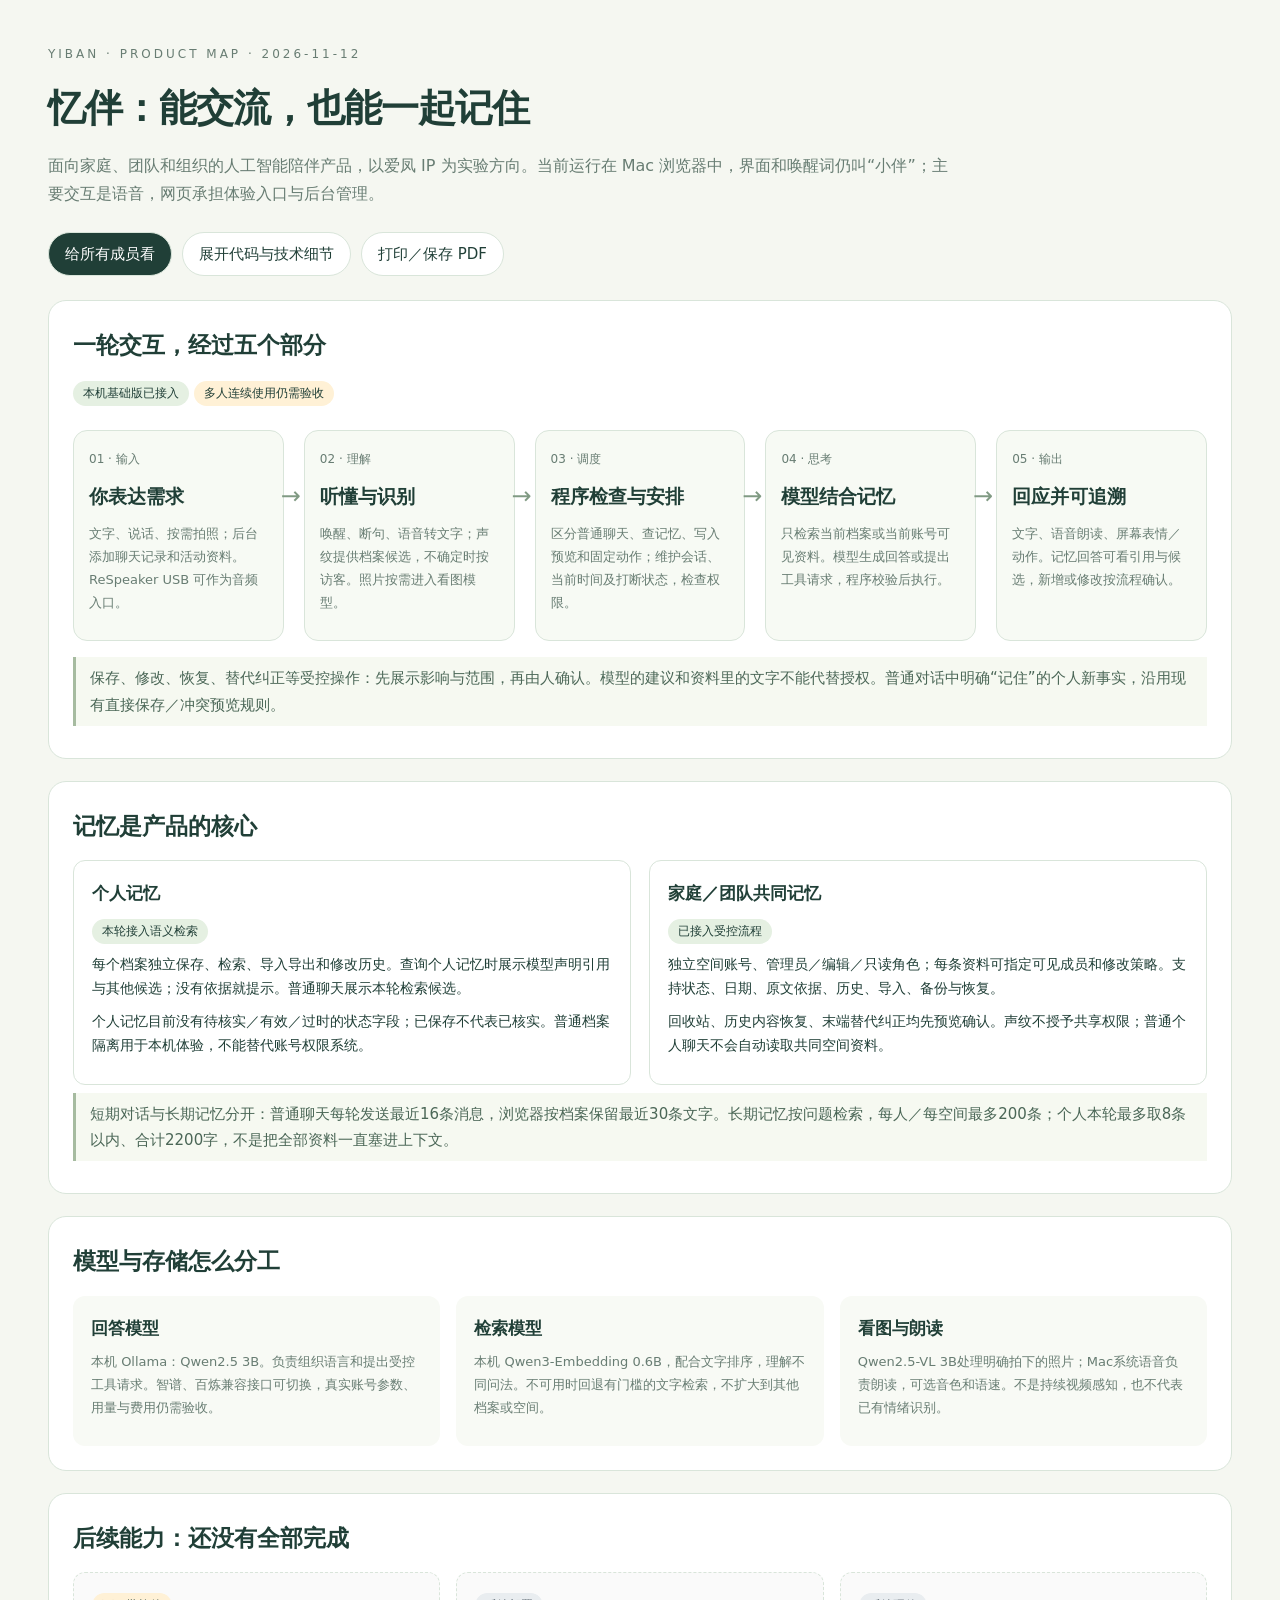
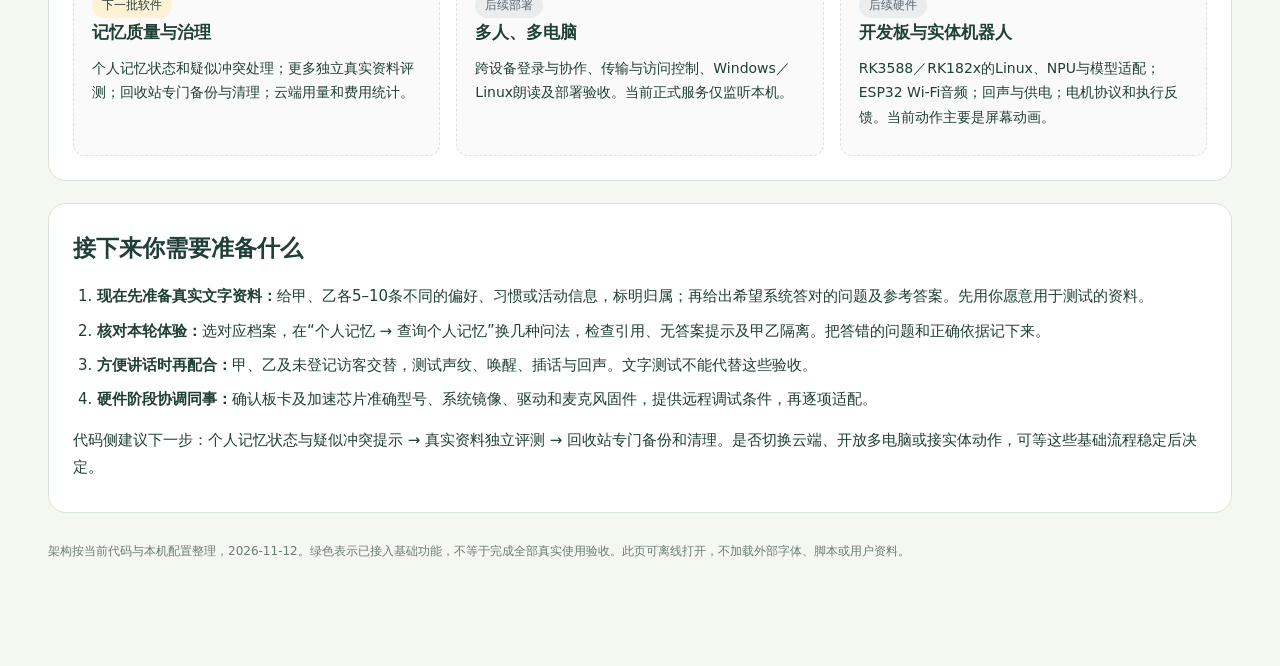
==== docs/PRODUCT_ARCHITECTURE.html @ 5255545d "feat: 完善个人与共同记忆检索、Agent 工具及恢复流程 - 接入语义检索、引用依据展示和受权限限制的 Agent 工具。 - 补充共同记忆备份、回收站、历史内容恢复与替代纠正。 - 增加回答反" ====
<!doctype html><html lang="zh-CN"><head><meta charset="utf-8"><meta name="viewport" content="width=device-width,initial-scale=1"><title>忆伴 · 产品架构与下一步</title><style>
:root{--ink:#203f37;--muted:#687d73;--line:#d9e5da;--green:#e5f0e2;--amber:#fff1d6}*{box-sizing:border-box}body{margin:0;background:#f5f7f1;color:var(--ink);font:15px/1.75 system-ui,-apple-system,"PingFang SC",sans-serif}main{max-width:1240px;margin:44px auto;padding:0 28px 60px}h1{font-size:38px;letter-spacing:-1px;margin:10px 0}h2{font-size:23px;margin:0 0 14px}h3{font-size:17px;margin:0 0 8px}p{margin:8px 0}.kicker{font-size:12px;letter-spacing:3px;color:var(--muted)}.lead{max-width:900px;color:var(--muted);font-size:16px}.toolbar{display:flex;gap:10px;flex-wrap:wrap;margin:24px 0}.toolbar button{font:inherit;color:var(--ink);background:white;border:1px solid var(--line);padding:8px 16px;border-radius:24px;cursor:pointer}.toolbar button[aria-pressed=true]{background:var(--ink);color:white}.badge{display:inline-block;border-radius:20px;padding:2px 10px;background:var(--green);font-size:12px}.badge.pending{background:var(--amber)}.badge.future{background:#e9edf0;color:#57636d}.section{background:white;border:1px solid var(--line);border-radius:18px;padding:24px;margin:22px 0}.flow{display:grid;grid-template-columns:repeat(5,minmax(0,1fr));gap:20px;margin:24px 0 16px}.step{border:1px solid var(--line);background:#f7faf4;border-radius:14px;padding:18px 15px;position:relative}.step:not(:last-child):after{content:'→';position:absolute;right:-18px;top:44px;color:#809a83;font-size:24px}.num{font-size:12px;color:var(--muted);margin-bottom:10px}.step strong{display:block;font-size:19px;margin-bottom:10px}.step p{font-size:13px;color:var(--muted)}.twocol{display:grid;grid-template-columns:1fr 1fr;gap:18px}.box{border:1px solid var(--line);padding:18px;border-radius:12px}.box p{font-size:14px}.note{border-left:3px solid #a6bba0;padding:8px 14px;background:#f6f9f1;color:#4b6757}.tech{display:none}body[data-view=technical] .tech{display:block}summary{cursor:pointer;font-weight:600}details{margin:12px 0}.modules{display:grid;grid-template-columns:repeat(3,1fr);gap:16px}.module{background:#f8faf5;border-radius:12px;padding:18px}.module p{font-size:13px;color:var(--muted)}.future-grid{display:grid;grid-template-columns:repeat(3,1fr);gap:16px}.future-grid .box{border-style:dashed;background:#fafafa}ol,ul{padding-left:24px}li{margin:8px 0}code{overflow-wrap:anywhere;font-size:12px;background:#edf2e9;padding:2px 5px;border-radius:4px}table{width:100%;border-collapse:collapse}td,th{padding:11px;text-align:left;border-bottom:1px solid var(--line);vertical-align:top}th{font-size:13px;color:var(--muted)}footer{color:var(--muted);font-size:12px;margin-top:28px}@media(max-width:850px){.flow{grid-template-columns:1fr}.step:not(:last-child):after{content:'↓';right:20px;top:auto;bottom:-24px}.twocol,.modules,.future-grid{grid-template-columns:1fr}h1{font-size:29px}main{padding:0 16px}.section{padding:18px}}@media print{.toolbar{display:none}.tech{display:block}.section{break-inside:avoid}body{background:white}main{max-width:none;margin:0;padding:0}}
</style></head><body data-view="simple"><main>
<div class="kicker">YIBAN · PRODUCT MAP · 2026-11-12</div><h1>忆伴：能交流，也能一起记住</h1>
<p class="lead">面向家庭、团队和组织的人工智能陪伴产品，以爱凤 IP 为实验方向。当前运行在 Mac 浏览器中，界面和唤醒词仍叫“小伴”；主要交互是语音，网页承担体验入口与后台管理。</p>
<div class="toolbar"><button id="simple" aria-pressed="true">给所有成员看</button><button id="technical" aria-pressed="false">展开代码与技术细节</button><button onclick="window.print()">打印／保存 PDF</button></div>
<section class="section" id="overview"><h2>一轮交互，经过五个部分</h2><span class="badge">本机基础版已接入</span> <span class="badge pending">多人连续使用仍需验收</span>
<div class="flow">
<div class="step"><div class="num">01 · 输入</div><strong>你表达需求</strong><p>文字、说话、按需拍照；后台添加聊天记录和活动资料。ReSpeaker USB 可作为音频入口。</p></div>
<div class="step"><div class="num">02 · 理解</div><strong>听懂与识别</strong><p>唤醒、断句、语音转文字；声纹提供档案候选，不确定时按访客。照片按需进入看图模型。</p></div>
<div class="step"><div class="num">03 · 调度</div><strong>程序检查与安排</strong><p>区分普通聊天、查记忆、写入预览和固定动作；维护会话、当前时间及打断状态，检查权限。</p></div>
<div class="step"><div class="num">04 · 思考</div><strong>模型结合记忆</strong><p>只检索当前档案或当前账号可见资料。模型生成回答或提出工具请求，程序校验后执行。</p></div>
<div class="step"><div class="num">05 · 输出</div><strong>回应并可追溯</strong><p>文字、语音朗读、屏幕表情／动作。记忆回答可看引用与候选，新增或修改按流程确认。</p></div>
</div>
<p class="note">保存、修改、恢复、替代纠正等受控操作：先展示影响与范围，再由人确认。模型的建议和资料里的文字不能代替授权。普通对话中明确“记住”的个人新事实，沿用现有直接保存／冲突预览规则。</p>
<div class="tech"><p>浏览器通过本机 HTTP 接口访问 Python 服务。唤醒／断句使用 Sherpa-ONNX 与 Silero VAD；语音识别为 SenseVoice INT8；声纹独立匹配，普通个人档案选择不构成登录认证。服务端用会话版本、权限、记录版本和取消令牌控制读写。</p></div></section>

<section class="section"><h2>记忆是产品的核心</h2><div class="twocol"><div class="box"><h3>个人记忆</h3><span class="badge">本轮接入语义检索</span><p>每个档案独立保存、检索、导入导出和修改历史。查询个人记忆时展示模型声明引用与其他候选；没有依据就提示。普通聊天展示本轮检索候选。</p><p>个人记忆目前没有待核实／有效／过时的状态字段；已保存不代表已核实。普通档案隔离用于本机体验，不能替代账号权限系统。</p></div>
<div class="box"><h3>家庭／团队共同记忆</h3><span class="badge">已接入受控流程</span><p>独立空间账号、管理员／编辑／只读角色；每条资料可指定可见成员和修改策略。支持状态、日期、原文依据、历史、导入、备份与恢复。</p><p>回收站、历史内容恢复、末端替代纠正均先预览确认。声纹不授予共享权限；普通个人聊天不会自动读取共同空间资料。</p></div></div>
<p class="note">短期对话与长期记忆分开：普通聊天每轮发送最近16条消息，浏览器按档案保留最近30条文字。长期记忆按问题检索，每人／每空间最多200条；个人本轮最多取8条以内、合计2200字，不是把全部资料一直塞进上下文。</p>
<div class="tech"><p>SQLite主库是事实来源；向量缓存为可重建的派生索引。个人索引命名空间 <code>personal:档案ID</code>，共同空间为 <code>shared:空间ID</code>。候选先按档案／权限筛选，再编码；按版本与正文哈希拒绝旧索引。记忆变化会触发重新查询，取消或迟到结果不进入其他档案。</p></div></section>

<section class="section"><h2>模型与存储怎么分工</h2><div class="modules">
<div class="module"><h3>回答模型</h3><p>本机 Ollama：Qwen2.5 3B。负责组织语言和提出受控工具请求。智谱、百炼兼容接口可切换，真实账号参数、用量与费用仍需验收。</p></div>
<div class="module"><h3>检索模型</h3><p>本机 Qwen3-Embedding 0.6B，配合文字排序，理解不同问法。不可用时回退有门槛的文字检索，不扩大到其他档案或空间。</p></div>
<div class="module"><h3>看图与朗读</h3><p>Qwen2.5-VL 3B处理明确拍下的照片；Mac系统语音负责朗读，可选音色和语速。不是持续视频感知，也不代表已有情绪识别。</p></div>
</div><div class="tech"><table><thead><tr><th>存储</th><th>用途</th></tr></thead><tbody>
<tr><td>主SQLite数据库</td><td>个人／共同记忆、档案、声纹特征、共享账号与会话、成员权限、历史、原文、替代链、回收站和恢复记录。</td></tr>
<tr><td>派生向量SQLite</td><td>向量、资料编号、版本与哈希；不存记忆明文或查询历史，仍属于本机派生数据。</td></tr>
<tr><td>诊断与反馈SQLite</td><td>本人工具操作诊断；用户明确提交的问答反馈与权限内快照。</td></tr>
<tr><td>浏览器本地与本机JSON</td><td>按档案保存普通文字聊天历史；本机保存音色与语速偏好。共同空间资料不写入个人聊天缓存。</td></tr>
</tbody></table><p>使用云端回答模型时，本轮问题与相关资料会发给配置的服务；向量服务目前限定本机。日期时间读取电脑时钟，尚无天气、新闻和通用网页搜索。</p></div></section>

<section class="section"><h2>后续能力：还没有全部完成</h2><div class="future-grid">
<div class="box"><span class="badge pending">下一批软件</span><h3>记忆质量与治理</h3><p>个人记忆状态和疑似冲突处理；更多独立真实资料评测；回收站专门备份与清理；云端用量和费用统计。</p></div>
<div class="box"><span class="badge future">后续部署</span><h3>多人、多电脑</h3><p>跨设备登录与协作、传输与访问控制、Windows／Linux朗读及部署验收。当前正式服务仅监听本机。</p></div>
<div class="box"><span class="badge future">后续硬件</span><h3>开发板与实体机器人</h3><p>RK3588／RK182x的Linux、NPU与模型适配；ESP32 Wi-Fi音频；回声与供电；电机协议和执行反馈。当前动作主要是屏幕动画。</p></div>
</div></section>

<section class="section" id="next"><h2>接下来你需要准备什么</h2><ol>
<li><strong>现在先准备真实文字资料：</strong>给甲、乙各5–10条不同的偏好、习惯或活动信息，标明归属；再给出希望系统答对的问题及参考答案。先用你愿意用于测试的资料。</li>
<li><strong>核对本轮体验：</strong>选对应档案，在“个人记忆 → 查询个人记忆”换几种问法，检查引用、无答案提示及甲乙隔离。把答错的问题和正确依据记下来。</li>
<li><strong>方便讲话时再配合：</strong>甲、乙及未登记访客交替，测试声纹、唤醒、插话与回声。文字测试不能代替这些验收。</li>
<li><strong>硬件阶段协调同事：</strong>确认板卡及加速芯片准确型号、系统镜像、驱动和麦克风固件，提供远程调试条件，再逐项适配。</li>
</ol><p>代码侧建议下一步：个人记忆状态与疑似冲突提示 → 真实资料独立评测 → 回收站专门备份和清理。是否切换云端、开放多电脑或接实体动作，可等这些基础流程稳定后决定。</p></section>
<details class="section tech"><summary>开发成员：代码对应位置</summary><table><tr><th>模块</th><th>文件</th></tr>
<tr><td>服务与模型路由</td><td><code>server.py</code>、<code>yiban/backends/</code>、<code>yiban/settings.py</code></td></tr>
<tr><td>个人记忆与检索</td><td><code>yiban/memory/memory_store.py</code>、<code>personal_retrieval.py</code>、<code>retrieval.py</code>、<code>static/personal-retrieval.js</code></td></tr>
<tr><td>共同记忆与工具</td><td><code>shared_memory.py</code>、<code>read_only_agent.py</code>、<code>memory_agent.py</code>、<code>shared_import.py</code></td></tr>
<tr><td>原文与保护</td><td><code>shared_evidence.py</code>、<code>shared_replacement.py</code>、<code>shared_backup.py</code>、<code>shared_recovery.py</code></td></tr>
<tr><td>语音与会话</td><td><code>yiban/audio/</code>、<code>yiban/turns.py</code>、<code>static/app.js</code>、<code>static/shared-voice.js</code></td></tr>
<tr><td>诊断与反馈</td><td><code>conversation_diagnostics.py</code>、<code>agent_audit.py</code>、<code>answer_feedback.py</code></td></tr></table></details>
<footer>架构按当前代码与本机配置整理，2026-11-12。绿色表示已接入基础功能，不等于完成全部真实使用验收。此页可离线打开，不加载外部字体、脚本或用户资料。</footer>
</main><script>for(const mode of ['simple','technical'])document.getElementById(mode).onclick=()=>{document.body.dataset.view=mode;for(const id of ['simple','technical'])document.getElementById(id).setAttribute('aria-pressed',String(id===mode));};</script></body></html>
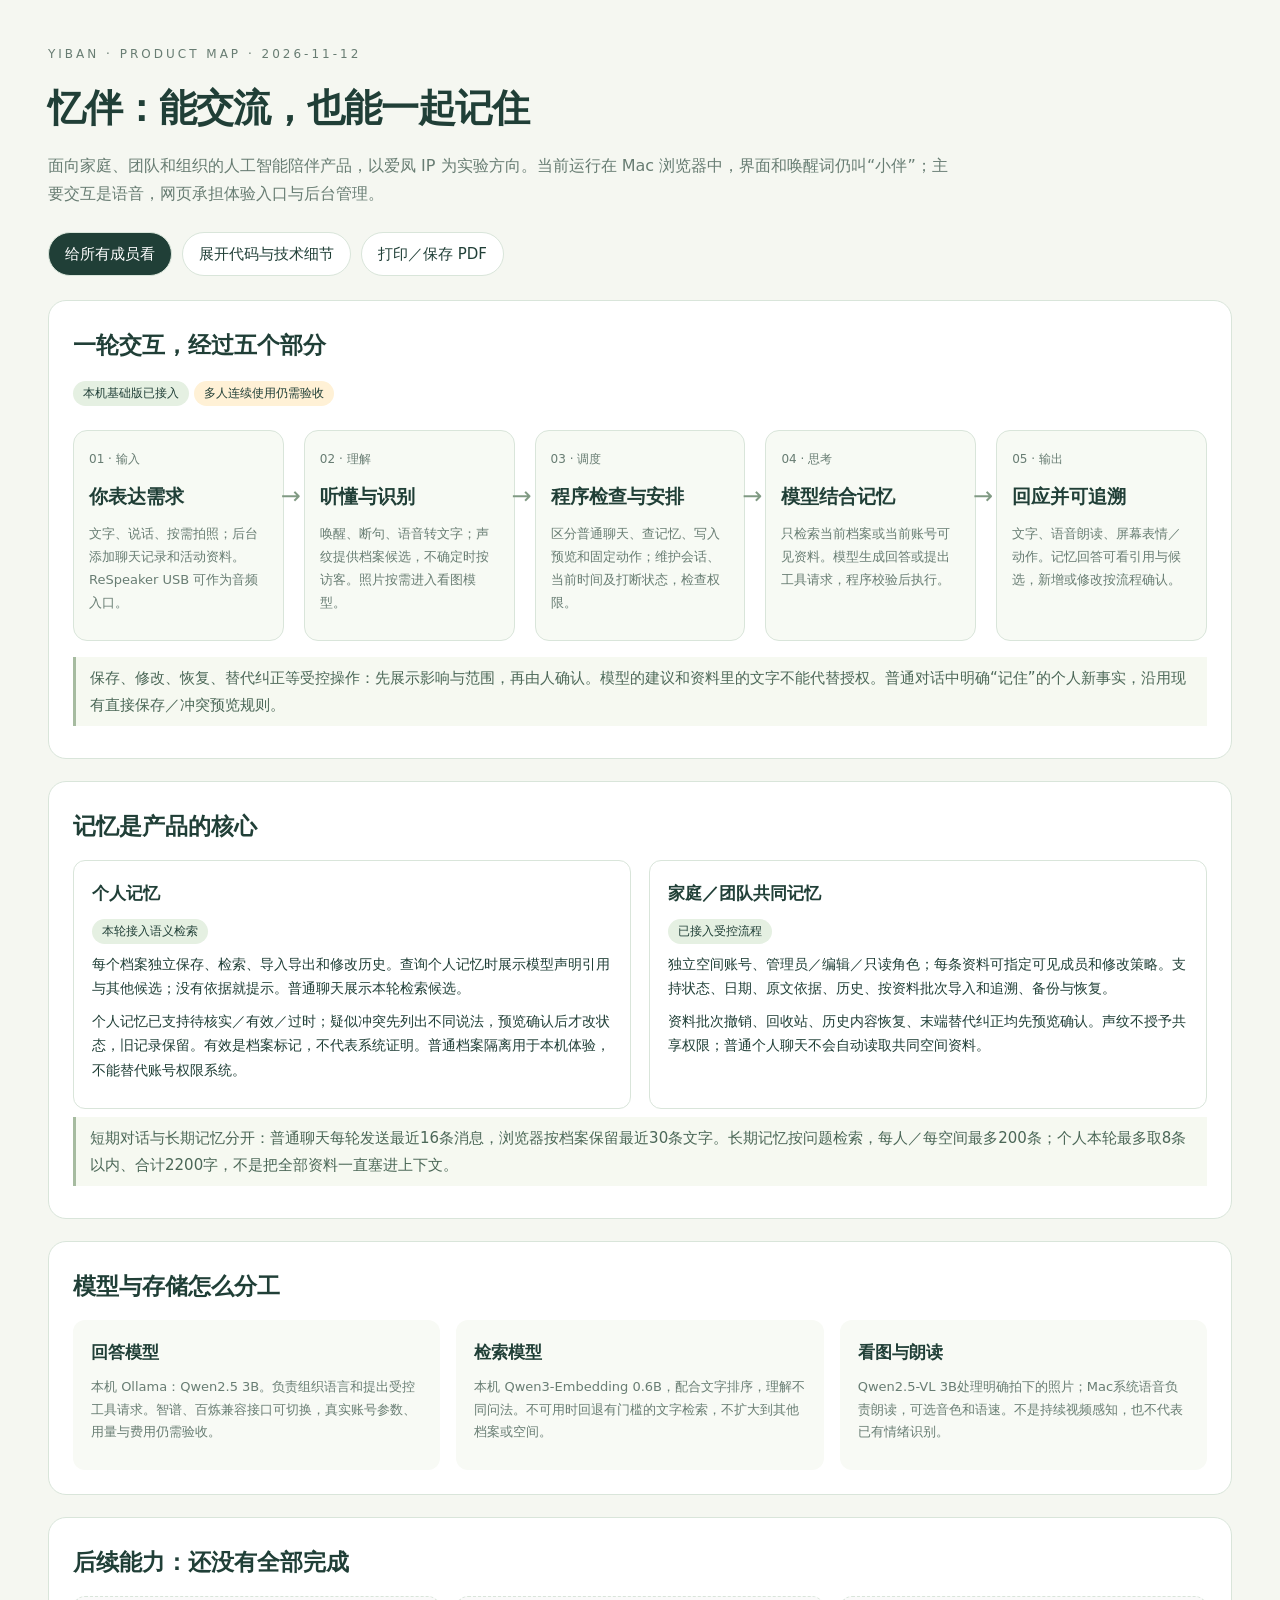
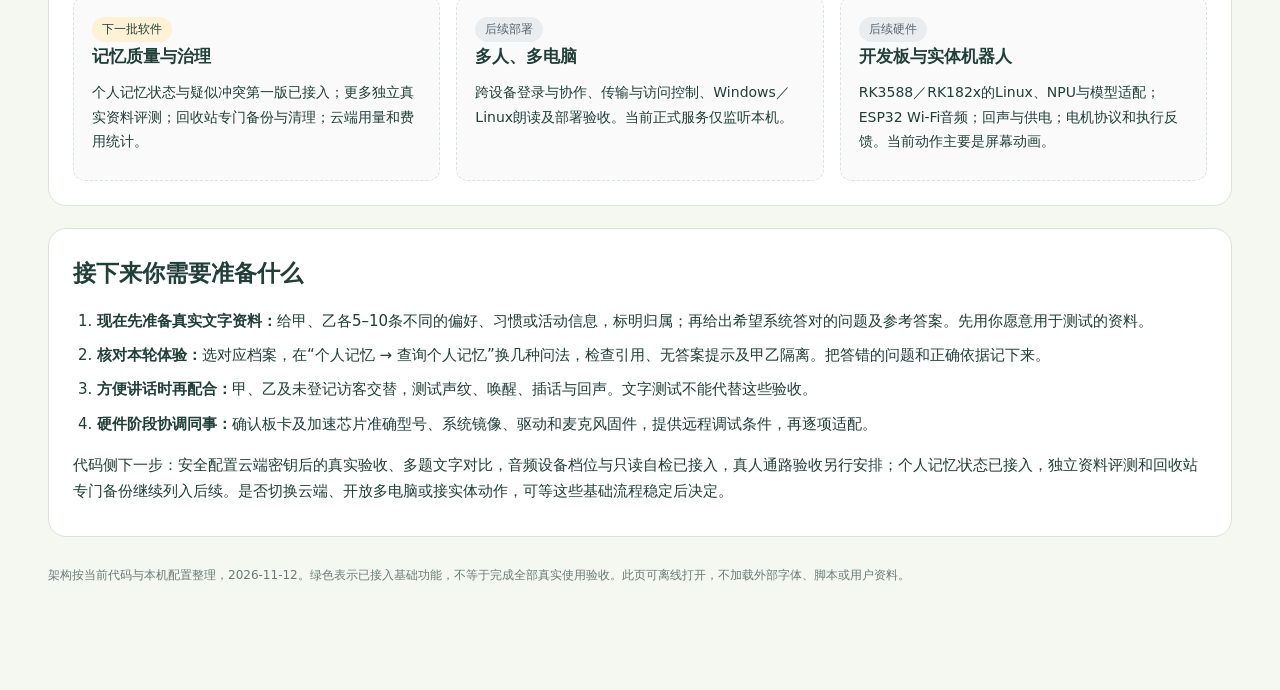
==== commit e1880ee5: "feat: 完善记忆管理、运行诊断与模型音频设置" ====
--- a/docs/PRODUCT_ARCHITECTURE.html
+++ b/docs/PRODUCT_ARCHITECTURE.html
@@ -15,8 +15,8 @@
 <p class="note">保存、修改、恢复、替代纠正等受控操作：先展示影响与范围，再由人确认。模型的建议和资料里的文字不能代替授权。普通对话中明确“记住”的个人新事实，沿用现有直接保存／冲突预览规则。</p>
 <div class="tech"><p>浏览器通过本机 HTTP 接口访问 Python 服务。唤醒／断句使用 Sherpa-ONNX 与 Silero VAD；语音识别为 SenseVoice INT8；声纹独立匹配，普通个人档案选择不构成登录认证。服务端用会话版本、权限、记录版本和取消令牌控制读写。</p></div></section>
 
-<section class="section"><h2>记忆是产品的核心</h2><div class="twocol"><div class="box"><h3>个人记忆</h3><span class="badge">本轮接入语义检索</span><p>每个档案独立保存、检索、导入导出和修改历史。查询个人记忆时展示模型声明引用与其他候选；没有依据就提示。普通聊天展示本轮检索候选。</p><p>个人记忆目前没有待核实／有效／过时的状态字段；已保存不代表已核实。普通档案隔离用于本机体验，不能替代账号权限系统。</p></div>
-<div class="box"><h3>家庭／团队共同记忆</h3><span class="badge">已接入受控流程</span><p>独立空间账号、管理员／编辑／只读角色；每条资料可指定可见成员和修改策略。支持状态、日期、原文依据、历史、导入、备份与恢复。</p><p>回收站、历史内容恢复、末端替代纠正均先预览确认。声纹不授予共享权限；普通个人聊天不会自动读取共同空间资料。</p></div></div>
+<section class="section"><h2>记忆是产品的核心</h2><div class="twocol"><div class="box"><h3>个人记忆</h3><span class="badge">本轮接入语义检索</span><p>每个档案独立保存、检索、导入导出和修改历史。查询个人记忆时展示模型声明引用与其他候选；没有依据就提示。普通聊天展示本轮检索候选。</p><p>个人记忆已支持待核实／有效／过时；疑似冲突先列出不同说法，预览确认后才改状态，旧记录保留。有效是档案标记，不代表系统证明。普通档案隔离用于本机体验，不能替代账号权限系统。</p></div>
+<div class="box"><h3>家庭／团队共同记忆</h3><span class="badge">已接入受控流程</span><p>独立空间账号、管理员／编辑／只读角色；每条资料可指定可见成员和修改策略。支持状态、日期、原文依据、历史、按资料批次导入和追溯、备份与恢复。</p><p>资料批次撤销、回收站、历史内容恢复、末端替代纠正均先预览确认。声纹不授予共享权限；普通个人聊天不会自动读取共同空间资料。</p></div></div>
 <p class="note">短期对话与长期记忆分开：普通聊天每轮发送最近16条消息，浏览器按档案保留最近30条文字。长期记忆按问题检索，每人／每空间最多200条；个人本轮最多取8条以内、合计2200字，不是把全部资料一直塞进上下文。</p>
 <div class="tech"><p>SQLite主库是事实来源；向量缓存为可重建的派生索引。个人索引命名空间 <code>personal:档案ID</code>，共同空间为 <code>shared:空间ID</code>。候选先按档案／权限筛选，再编码；按版本与正文哈希拒绝旧索引。记忆变化会触发重新查询，取消或迟到结果不进入其他档案。</p></div></section>
 
@@ -25,14 +25,14 @@
 <div class="module"><h3>检索模型</h3><p>本机 Qwen3-Embedding 0.6B，配合文字排序，理解不同问法。不可用时回退有门槛的文字检索，不扩大到其他档案或空间。</p></div>
 <div class="module"><h3>看图与朗读</h3><p>Qwen2.5-VL 3B处理明确拍下的照片；Mac系统语音负责朗读，可选音色和语速。不是持续视频感知，也不代表已有情绪识别。</p></div>
 </div><div class="tech"><table><thead><tr><th>存储</th><th>用途</th></tr></thead><tbody>
-<tr><td>主SQLite数据库</td><td>个人／共同记忆、档案、声纹特征、共享账号与会话、成员权限、历史、原文、替代链、回收站和恢复记录。</td></tr>
+<tr><td>主SQLite数据库</td><td>个人／共同记忆、档案、声纹特征、共享账号与会话、成员权限、历史、原文、替代链、回收站、恢复记录和导入批次关联。统一诊断在独立文件保存候选／读取／引用编号、模型与处理元数据，正文按当前权限重新读取。</td></tr>
 <tr><td>派生向量SQLite</td><td>向量、资料编号、版本与哈希；不存记忆明文或查询历史，仍属于本机派生数据。</td></tr>
 <tr><td>诊断与反馈SQLite</td><td>本人工具操作诊断；用户明确提交的问答反馈与权限内快照。</td></tr>
 <tr><td>浏览器本地与本机JSON</td><td>按档案保存普通文字聊天历史；本机保存音色与语速偏好。共同空间资料不写入个人聊天缓存。</td></tr>
-</tbody></table><p>使用云端回答模型时，本轮问题与相关资料会发给配置的服务；向量服务目前限定本机。日期时间读取电脑时钟，尚无天气、新闻和通用网页搜索。</p></div></section>
+</tbody></table><p>模型设置已支持保存切换、分层连接检测及预览确认后的本地／云端同题文字对比。云端普通聊天只发送本次输入；共同记忆仅发送当前账号可见且全体成员可见资料，个人与指定成员资料留在本机。向量服务目前限定本机。日期时间读取电脑时钟，尚无天气、新闻和通用网页搜索。</p></div></section>
 
 <section class="section"><h2>后续能力：还没有全部完成</h2><div class="future-grid">
-<div class="box"><span class="badge pending">下一批软件</span><h3>记忆质量与治理</h3><p>个人记忆状态和疑似冲突处理；更多独立真实资料评测；回收站专门备份与清理；云端用量和费用统计。</p></div>
+<div class="box"><span class="badge pending">下一批软件</span><h3>记忆质量与治理</h3><p>个人记忆状态与疑似冲突第一版已接入；更多独立真实资料评测；回收站专门备份与清理；云端用量和费用统计。</p></div>
 <div class="box"><span class="badge future">后续部署</span><h3>多人、多电脑</h3><p>跨设备登录与协作、传输与访问控制、Windows／Linux朗读及部署验收。当前正式服务仅监听本机。</p></div>
 <div class="box"><span class="badge future">后续硬件</span><h3>开发板与实体机器人</h3><p>RK3588／RK182x的Linux、NPU与模型适配；ESP32 Wi-Fi音频；回声与供电；电机协议和执行反馈。当前动作主要是屏幕动画。</p></div>
 </div></section>
@@ -42,11 +42,11 @@
 <li><strong>核对本轮体验：</strong>选对应档案，在“个人记忆 → 查询个人记忆”换几种问法，检查引用、无答案提示及甲乙隔离。把答错的问题和正确依据记下来。</li>
 <li><strong>方便讲话时再配合：</strong>甲、乙及未登记访客交替，测试声纹、唤醒、插话与回声。文字测试不能代替这些验收。</li>
 <li><strong>硬件阶段协调同事：</strong>确认板卡及加速芯片准确型号、系统镜像、驱动和麦克风固件，提供远程调试条件，再逐项适配。</li>
-</ol><p>代码侧建议下一步：个人记忆状态与疑似冲突提示 → 真实资料独立评测 → 回收站专门备份和清理。是否切换云端、开放多电脑或接实体动作，可等这些基础流程稳定后决定。</p></section>
+</ol><p>代码侧下一步：安全配置云端密钥后的真实验收、多题文字对比，音频设备档位与只读自检已接入，真人通路验收另行安排；个人记忆状态已接入，独立资料评测和回收站专门备份继续列入后续。是否切换云端、开放多电脑或接实体动作，可等这些基础流程稳定后决定。</p></section>
 <details class="section tech"><summary>开发成员：代码对应位置</summary><table><tr><th>模块</th><th>文件</th></tr>
 <tr><td>服务与模型路由</td><td><code>server.py</code>、<code>yiban/backends/</code>、<code>yiban/settings.py</code></td></tr>
 <tr><td>个人记忆与检索</td><td><code>yiban/memory/memory_store.py</code>、<code>personal_retrieval.py</code>、<code>retrieval.py</code>、<code>static/personal-retrieval.js</code></td></tr>
-<tr><td>共同记忆与工具</td><td><code>shared_memory.py</code>、<code>read_only_agent.py</code>、<code>memory_agent.py</code>、<code>shared_import.py</code></td></tr>
+<tr><td>共同记忆与工具</td><td><code>shared_memory.py</code>、<code>read_only_agent.py</code>、<code>memory_agent.py</code>、<code>shared_import.py</code>、<code>shared_batches.py</code></td></tr>
 <tr><td>原文与保护</td><td><code>shared_evidence.py</code>、<code>shared_replacement.py</code>、<code>shared_backup.py</code>、<code>shared_recovery.py</code></td></tr>
 <tr><td>语音与会话</td><td><code>yiban/audio/</code>、<code>yiban/turns.py</code>、<code>static/app.js</code>、<code>static/shared-voice.js</code></td></tr>
 <tr><td>诊断与反馈</td><td><code>conversation_diagnostics.py</code>、<code>agent_audit.py</code>、<code>answer_feedback.py</code></td></tr></table></details>
